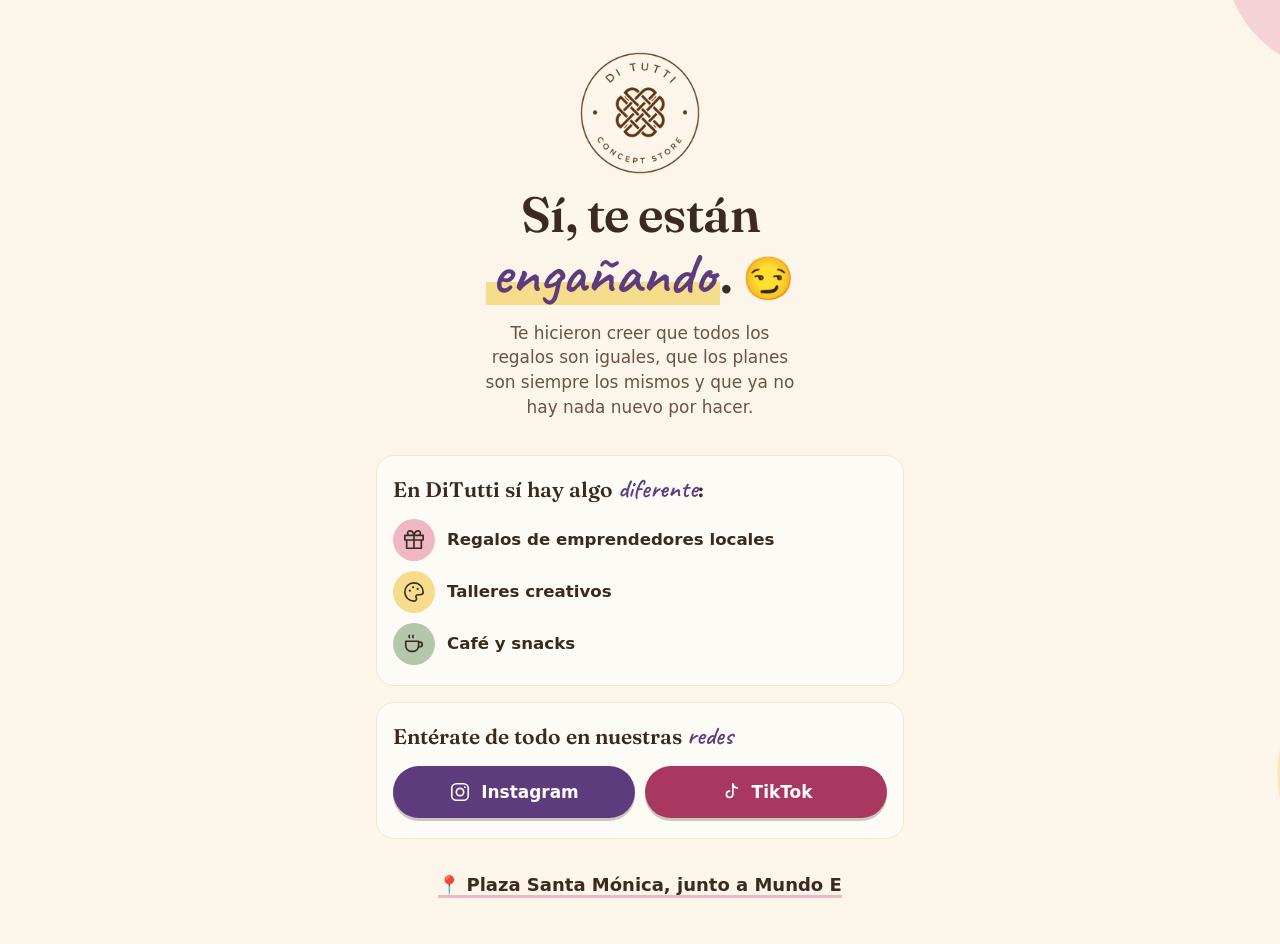
==== ditutti-qr/index.html @ 2259f1c3 "Página del QR de los carteles (ditutti-qr): una pantalla con qué hay en DiTutti, redes y ubicación B" ====
<!doctype html>
<html lang="es-MX">
<head>
  <meta charset="utf-8">
  <meta name="viewport" content="width=device-width, initial-scale=1, viewport-fit=cover">
  <title>DiTutti Concept Store | ¿Te están engañando?</title>
  <meta name="description" content="DiTutti Concept Store en Plaza Santa Mónica, junto a Mundo E: regalos de emprendedores locales, talleres creativos y café y snacks. Entérate de todo en nuestras redes.">
  <meta name="theme-color" content="#FBF5EA">

  <!-- Vista previa al compartir (Open Graph) -->
  <!-- PENDIENTE: si la URL final no es https://jluisrojo.github.io/ditutti-qr/, cámbiala en og:url y og:image -->
  <meta property="og:type" content="website">
  <meta property="og:locale" content="es_MX">
  <meta property="og:site_name" content="DiTutti Concept Store">
  <meta property="og:title" content="Sí, te están engañando. 😏">
  <meta property="og:description" content="Te hicieron creer que todos los regalos son iguales, que los planes son siempre los mismos y que ya no hay nada nuevo por hacer.">
  <meta property="og:url" content="https://jluisrojo.github.io/ditutti-qr/">
  <meta property="og:image" content="https://jluisrojo.github.io/ditutti-qr/imagenes/og-ditutti.jpg">
  <meta property="og:image:width" content="1200">
  <meta property="og:image:height" content="630">
  <meta property="og:image:alt" content="Logo de DiTutti Concept Store con el texto «Sí, te están engañando»">
  <meta name="twitter:card" content="summary_large_image">

  <link rel="icon" type="image/png" sizes="48x48" href="imagenes/favicon-48.png">
  <link rel="apple-touch-icon" href="imagenes/apple-touch-icon.png">

  <!-- Tipografías: se cargan sin bloquear la página -->
  <link rel="preconnect" href="https://fonts.googleapis.com">
  <link rel="preconnect" href="https://fonts.gstatic.com" crossorigin>
  <link rel="stylesheet" media="print" onload="this.media='all'"
        href="https://fonts.googleapis.com/css2?family=Caveat:wght@600&family=Fraunces:opsz,wght@9..144,600&display=swap">
  <noscript><link rel="stylesheet" href="https://fonts.googleapis.com/css2?family=Caveat:wght@600&family=Fraunces:opsz,wght@9..144,600&display=swap"></noscript>

  <link rel="stylesheet" href="estilos.css">

  <!-- ANALÍTICA -->
</head>
<body>
  <main class="pagina">

    <!-- ===== PANTALLA PRINCIPAL ===== -->
    <header class="portada">
      <img class="logo" src="imagenes/logo-ditutti.webp" width="160" height="163"
           alt="Logo de DiTutti Concept Store" fetchpriority="high">
      <h1 class="titular">Sí, te están <span class="junto"><span class="mano subrayado">engañando</span>.&nbsp;<span class="emoji" aria-hidden="true">😏</span></span></h1>
      <p class="subtitulo">Te hicieron creer que todos los regalos son iguales, que los planes son siempre los mismos y que ya no hay nada nuevo por hacer.</p>
    </header>

    <!-- ===== QUÉ HAY EN DITUTTI ===== -->
    <section class="bloque" aria-labelledby="t-hay">
      <h2 id="t-hay">En DiTutti sí hay algo <span class="mano">diferente</span>:</h2>
      <ul class="lista">
        <li>
          <span class="icono icono--rosa" aria-hidden="true">
            <svg viewBox="0 0 24 24"><path d="M20 12v9H4v-9M2 7h20v5H2zM12 21V7M12 7H7.5a2.5 2.5 0 1 1 0-5C11 2 12 7 12 7zM12 7h4.5a2.5 2.5 0 1 0 0-5C13 2 12 7 12 7z"/></svg>
          </span>
          Regalos de emprendedores locales
        </li>
        <li>
          <span class="icono icono--amarillo" aria-hidden="true">
            <svg viewBox="0 0 24 24"><path d="M12 22a10 10 0 1 1 10-10c0 2.2-1.8 3-3.5 3H16a2 2 0 0 0-1.5 3.3c.6.8.2 3.7-2.5 3.7z"/><circle cx="7.5" cy="10.5" r="1.2"/><circle cx="11" cy="6.8" r="1.2"/><circle cx="16" cy="8.5" r="1.2"/></svg>
          </span>
          Talleres creativos
        </li>
        <li>
          <span class="icono icono--salvia" aria-hidden="true">
            <svg viewBox="0 0 24 24"><path d="M3 9h14v5a6 6 0 0 1-6 6H9a6 6 0 0 1-6-6zM17 10h1.5a2.5 2.5 0 0 1 0 5H17M7 2.5c-.6.8-.6 1.7 0 2.5M11 2.5c-.6.8-.6 1.7 0 2.5"/></svg>
          </span>
          Café y snacks
        </li>
      </ul>
    </section>

    <!--
      IMÁGENES: aquí va la tira de fotos (entre la lista y las redes).
      Cuando subas fotos a imagenes/, conviértelas a WebP (ver README) y descomenta este bloque:

    <section class="fotos" aria-label="Fotos de DiTutti">
      <img src="imagenes/foto-1.webp" width="600" height="600" loading="lazy" decoding="async" alt="DESCRIBE AQUÍ LA FOTO 1">
      <img src="imagenes/foto-2.webp" width="600" height="600" loading="lazy" decoding="async" alt="DESCRIBE AQUÍ LA FOTO 2">
      <img src="imagenes/foto-3.webp" width="600" height="600" loading="lazy" decoding="async" alt="DESCRIBE AQUÍ LA FOTO 3">
    </section>
    -->

    <!-- ===== REDES Y CONTACTO ===== -->
    <section class="bloque" aria-labelledby="t-redes">
      <h2 id="t-redes">Entérate de todo en nuestras <span class="mano">redes</span></h2>
      <div class="botones">
        <a class="boton boton--instagram" href="https://www.instagram.com/ditutticonceptstore/" target="_blank" rel="noopener">
          <svg aria-hidden="true" viewBox="0 0 24 24"><rect x="3" y="3" width="18" height="18" rx="5"/><circle cx="12" cy="12" r="4"/><circle cx="17.3" cy="6.7" r="1" class="relleno"/></svg>
          Instagram
        </a>
        <a class="boton boton--tiktok" href="https://www.tiktok.com/@ditutticonceptstore" target="_blank" rel="noopener">
          <svg aria-hidden="true" viewBox="0 0 24 24"><path d="M14 3v11.5a3.5 3.5 0 1 1-3.5-3.5M14 3c.4 2.6 2.3 4.4 5 4.6"/></svg>
          TikTok
        </a>
        <!-- PENDIENTE: enlace de Facebook de DiTutti. Pégalo en CONFIG.facebook (abajo, en el script). Mientras esté vacío, este botón no se muestra. -->
        <a class="boton boton--facebook" data-enlace="facebook" href="#" target="_blank" rel="noopener" hidden>
          <svg aria-hidden="true" viewBox="0 0 24 24"><path d="M15 3h-2.5A3.5 3.5 0 0 0 9 6.5V10H6.5v3.5H9V21h3.5v-7.5H15l.5-3.5h-3V7a1 1 0 0 1 1-1H15z"/></svg>
          Facebook
        </a>
        <!-- PENDIENTE: número de WhatsApp (52 + 10 dígitos, sin espacios ni signos). Pégalo en CONFIG.whatsapp (abajo, en el script). Mientras esté vacío, este botón no se muestra. -->
        <a class="boton boton--whatsapp" data-enlace="whatsapp" href="#" target="_blank" rel="noopener" hidden>
          <svg aria-hidden="true" viewBox="0 0 24 24"><path d="M4 20l1.2-4A8 8 0 1 1 8 18.8z"/><path d="M9 8.5c0 3 2.5 6.5 6.5 6.5l1-1.5-2-1-1 .8c-1-.4-2-1.4-2.4-2.4l.8-1-1-2z" class="relleno"/></svg>
          WhatsApp
        </a>
      </div>
    </section>

    <!-- ===== UBICACIÓN ===== -->
    <footer class="ubicacion">
      <!-- PENDIENTE: enlace exacto de Google Maps. Por ahora es una búsqueda de "Plaza Santa Mónica Mundo E". -->
      <a href="https://www.google.com/maps/search/?api=1&amp;query=Plaza%20Santa%20M%C3%B3nica%20Mundo%20E" target="_blank" rel="noopener">
        <span aria-hidden="true">📍</span>&nbsp;Plaza Santa Mónica, junto&nbsp;a&nbsp;Mundo&nbsp;E
      </a>
    </footer>

  </main>

  <script>
    /* ============================================================
       CONFIG: aquí se pegan los datos que faltan.
       Si un campo está vacío, su botón queda oculto (no hay botones rotos).
       ============================================================ */
    var CONFIG = {
      // PENDIENTE: enlace completo de Facebook, ej. "https://www.facebook.com/..."
      facebook: "",
      // PENDIENTE: 52 + 10 dígitos, sin espacios ni signos (12 dígitos en total)
      whatsapp: "",
      mensajeWhatsapp: "Hola, vi su cartel y quiero más información"
    };

    (function () {
      var enlaces = {};
      if (/^https:\/\/(www\.|m\.)?facebook\.com\/\S+/.test(CONFIG.facebook)) {
        enlaces.facebook = CONFIG.facebook;
      }
      var numero = String(CONFIG.whatsapp).replace(/\D/g, "");
      if (/^52\d{10}$/.test(numero)) {
        enlaces.whatsapp = "https://wa.me/" + numero + "?text=" + encodeURIComponent(CONFIG.mensajeWhatsapp);
      }
      document.querySelectorAll("[data-enlace]").forEach(function (a) {
        var url = enlaces[a.getAttribute("data-enlace")];
        if (url) { a.href = url; a.hidden = false; }
      });
    })();
  </script>
</body>
</html>
---- ditutti-qr/estilos.css ----
/* ==========================================================
   COLORES DE DITUTTI
   Cambia aquí los colores de toda la página.
   (Son propuestas: reemplázalos por los códigos de tu marca.)
   ========================================================== */
:root {
  --crema:          #FBF5EA;  /* fondo */
  --crema-oscura:   #F3E8D6;  /* tarjetas y detalles */
  --cafe:           #3B2A20;  /* texto principal (tono del logo) */
  --cafe-suave:     #6A5444;  /* texto secundario */
  --morado:         #5E3B7D;  /* Instagram, acentos */
  --rosa:           #EFB7C6;  /* decoración */
  --rosa-fuerte:    #A8385F;  /* TikTok */
  --amarillo:       #F5DD8C;  /* subrayado, decoración */
  --salvia:         #B5C7AA;  /* decoración */
  --salvia-oscuro:  #3E6644;  /* WhatsApp */
  --azul-facebook:  #3B5A9A;  /* Facebook */
  --texto-boton:    #FFFFFF;

  --fuente-titulos: "Fraunces", Georgia, "Times New Roman", serif;
  --fuente-mano:    "Caveat", "Segoe Print", "Bradley Hand", cursive;
  --fuente-texto:   system-ui, -apple-system, "Segoe UI", Roboto, Arial, sans-serif;

  --radio: 18px;
  color-scheme: light;
}

/* ---------- base ---------- */
*, *::before, *::after { box-sizing: border-box; }
html { -webkit-text-size-adjust: 100%; }
body {
  margin: 0;
  min-height: 100vh;
  background-color: var(--crema);
  /* manchas suaves de color, como acuarela */
  background-image:
    radial-gradient(circle at 105% -5%, color-mix(in srgb, var(--rosa) 55%, transparent) 0 120px, transparent 121px),
    radial-gradient(circle at -12% 38%, color-mix(in srgb, var(--salvia) 45%, transparent) 0 110px, transparent 111px),
    radial-gradient(circle at 110% 82%, color-mix(in srgb, var(--amarillo) 55%, transparent) 0 130px, transparent 131px);
  background-repeat: no-repeat;
  color: var(--cafe);
  font-family: var(--fuente-texto);
  font-size: 17px;
  line-height: 1.45;
  overflow-x: hidden;
}

.pagina {
  max-width: 480px;
  margin: 0 auto;
  padding: 16px 16px 32px;
}

/* ---------- pantalla principal ---------- */
.portada {
  text-align: center;
  padding: 4px 0 20px;
}
.logo {
  display: block;
  width: 96px;
  height: auto;
  margin: 0 auto 14px;
}
.titular {
  font-family: var(--fuente-titulos);
  font-weight: 600;
  font-size: clamp(2.1rem, 10vw, 3.1rem);
  line-height: 1.08;
  letter-spacing: -0.01em;
  margin: 0 0 14px;
}
.titular .emoji { font-size: 0.85em; }
.junto { white-space: nowrap; }
.subtitulo {
  font-size: 1.06rem;
  color: var(--cafe-suave);
  margin: 0 auto;
  max-width: 30ch;
}

/* palabras clave escritas "a mano" */
.mano {
  font-family: var(--fuente-mano);
  font-weight: 600;
  font-size: 1.22em;
  color: var(--morado);
  letter-spacing: 0;
}
.subrayado {
  background: linear-gradient(transparent 62%, var(--amarillo) 62% 92%, transparent 92%);
  padding: 0 0.08em;
}

/* ---------- bloques ---------- */
.bloque {
  background: color-mix(in srgb, #fff 55%, var(--crema));
  border: 1.5px solid var(--crema-oscura);
  border-radius: var(--radio);
  padding: 18px 16px 20px;
  margin-top: 16px;
}
.bloque h2 {
  font-family: var(--fuente-titulos);
  font-weight: 600;
  font-size: 1.32rem;
  line-height: 1.2;
  margin: 0 0 14px;
}

/* lista con íconos */
.lista {
  list-style: none;
  margin: 0;
  padding: 0;
  display: grid;
  gap: 10px;
}
.lista li {
  display: flex;
  align-items: center;
  gap: 12px;
  font-weight: 600;
  font-size: 1.04rem;
}
.icono {
  flex: none;
  width: 42px;
  height: 42px;
  border-radius: 50%;
  display: grid;
  place-items: center;
  color: var(--cafe);
}
.icono--rosa     { background: var(--rosa); }
.icono--amarillo { background: var(--amarillo); }
.icono--salvia   { background: var(--salvia); }
.icono svg, .boton svg {
  width: 22px;
  height: 22px;
  fill: none;
  stroke: currentColor;
  stroke-width: 1.8;
  stroke-linecap: round;
  stroke-linejoin: round;
}
.icono .relleno, .icono circle, .boton .relleno { fill: currentColor; stroke: none; }
.boton circle:not(.relleno) { fill: none; stroke: currentColor; }

/* ---------- fotos (cuando se agreguen) ---------- */
.fotos {
  display: grid;
  grid-template-columns: repeat(3, 1fr);
  gap: 8px;
  margin-top: 16px;
}
.fotos img {
  width: 100%;
  height: auto;
  aspect-ratio: 1;
  object-fit: cover;
  border-radius: 14px;
  background: var(--crema-oscura);
}

/* ---------- botones de redes ---------- */
.botones {
  display: grid;
  gap: 10px;
}
.boton {
  display: flex;
  align-items: center;
  justify-content: center;
  gap: 10px;
  min-height: 52px;
  padding: 12px 18px;
  border-radius: 999px;
  color: var(--texto-boton);
  text-decoration: none;
  font-weight: 700;
  font-size: 1.06rem;
  box-shadow: 0 3px 0 color-mix(in srgb, var(--cafe) 25%, transparent);
  transition: transform .12s ease, box-shadow .12s ease;
  -webkit-tap-highlight-color: transparent;
}
.boton[hidden] { display: none; }
.boton:active { transform: translateY(2px); box-shadow: 0 1px 0 color-mix(in srgb, var(--cafe) 25%, transparent); }
.boton:focus-visible, .ubicacion a:focus-visible {
  outline: 3px solid var(--cafe);
  outline-offset: 3px;
}
.boton--instagram { background: var(--morado); }
.boton--tiktok    { background: var(--rosa-fuerte); }
.boton--facebook  { background: var(--azul-facebook); }
.boton--whatsapp  { background: var(--salvia-oscuro); order: -1; } /* cuando aparezca, va primero */

/* ---------- ubicación ---------- */
.ubicacion {
  text-align: center;
  margin-top: 20px;
}
.ubicacion a {
  display: inline-block;
  text-wrap: balance;
  min-height: 48px;
  padding: 12px 8px;
  line-height: 1.6;
  color: var(--cafe);
  font-weight: 600;
  text-decoration: underline;
  text-decoration-color: var(--rosa);
  text-decoration-thickness: 3px;
  text-underline-offset: 4px;
  border-radius: 12px;
}

/* ---------- computadora ---------- */
@media (min-width: 720px) {
  body { font-size: 18px; }
  .pagina { max-width: 560px; padding-top: 48px; }
  .logo { width: 120px; }
  .botones { grid-template-columns: 1fr 1fr; }
  .boton:hover { transform: translateY(-1px); }
}

@media (prefers-reduced-motion: reduce) {
  .boton { transition: none; }
}
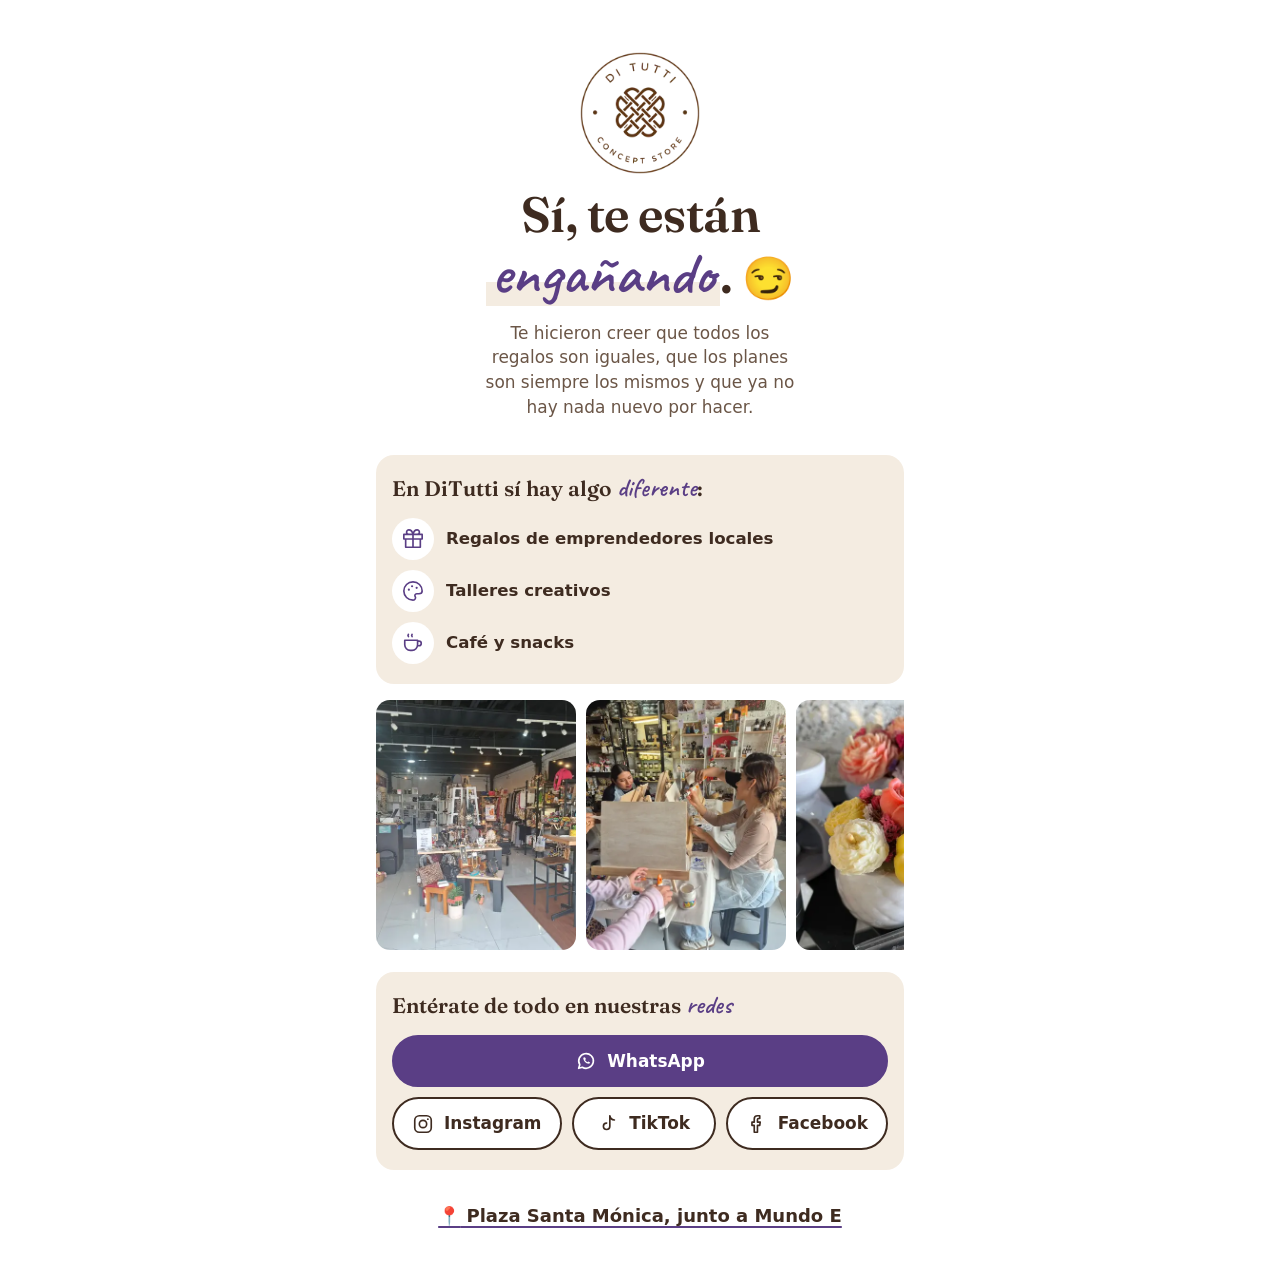
==== commit 5443bf45: "Página del QR: WhatsApp y Facebook, 7 fotos en carrusel y paleta blanco, beige, café y morado Co-Aut" ====
--- a/ditutti-qr/index.html
+++ b/ditutti-qr/index.html
@@ -5,10 +5,10 @@
   <meta name="viewport" content="width=device-width, initial-scale=1, viewport-fit=cover">
   <title>DiTutti Concept Store | ¿Te están engañando?</title>
   <meta name="description" content="DiTutti Concept Store en Plaza Santa Mónica, junto a Mundo E: regalos de emprendedores locales, talleres creativos y café y snacks. Entérate de todo en nuestras redes.">
-  <meta name="theme-color" content="#FBF5EA">
+  <meta name="theme-color" content="#FFFFFF">
 
   <!-- Vista previa al compartir (Open Graph) -->
-  <!-- PENDIENTE: si la URL final no es https://jluisrojo.github.io/ditutti-qr/, cámbiala en og:url y og:image -->
+  <!-- Si la dirección de la página cambia, actualízala en og:url y og:image -->
   <meta property="og:type" content="website">
   <meta property="og:locale" content="es_MX">
   <meta property="og:site_name" content="DiTutti Concept Store">
@@ -51,19 +51,19 @@
       <h2 id="t-hay">En DiTutti sí hay algo <span class="mano">diferente</span>:</h2>
       <ul class="lista">
         <li>
-          <span class="icono icono--rosa" aria-hidden="true">
+          <span class="icono" aria-hidden="true">
             <svg viewBox="0 0 24 24"><path d="M20 12v9H4v-9M2 7h20v5H2zM12 21V7M12 7H7.5a2.5 2.5 0 1 1 0-5C11 2 12 7 12 7zM12 7h4.5a2.5 2.5 0 1 0 0-5C13 2 12 7 12 7z"/></svg>
           </span>
           Regalos de emprendedores locales
         </li>
         <li>
-          <span class="icono icono--amarillo" aria-hidden="true">
+          <span class="icono" aria-hidden="true">
             <svg viewBox="0 0 24 24"><path d="M12 22a10 10 0 1 1 10-10c0 2.2-1.8 3-3.5 3H16a2 2 0 0 0-1.5 3.3c.6.8.2 3.7-2.5 3.7z"/><circle cx="7.5" cy="10.5" r="1.2"/><circle cx="11" cy="6.8" r="1.2"/><circle cx="16" cy="8.5" r="1.2"/></svg>
           </span>
           Talleres creativos
         </li>
         <li>
-          <span class="icono icono--salvia" aria-hidden="true">
+          <span class="icono" aria-hidden="true">
             <svg viewBox="0 0 24 24"><path d="M3 9h14v5a6 6 0 0 1-6 6H9a6 6 0 0 1-6-6zM17 10h1.5a2.5 2.5 0 0 1 0 5H17M7 2.5c-.6.8-.6 1.7 0 2.5M11 2.5c-.6.8-.6 1.7 0 2.5"/></svg>
           </span>
           Café y snacks
@@ -71,16 +71,16 @@
       </ul>
     </section>
 
-    <!--
-      IMÁGENES: aquí va la tira de fotos (entre la lista y las redes).
-      Cuando subas fotos a imagenes/, conviértelas a WebP (ver README) y descomenta este bloque:
-
-    <section class="fotos" aria-label="Fotos de DiTutti">
-      <img src="imagenes/foto-1.webp" width="600" height="600" loading="lazy" decoding="async" alt="DESCRIBE AQUÍ LA FOTO 1">
-      <img src="imagenes/foto-2.webp" width="600" height="600" loading="lazy" decoding="async" alt="DESCRIBE AQUÍ LA FOTO 2">
-      <img src="imagenes/foto-3.webp" width="600" height="600" loading="lazy" decoding="async" alt="DESCRIBE AQUÍ LA FOTO 3">
+    <!-- IMÁGENES: desliza con el dedo. Para cambiar una foto, reemplaza el archivo en imagenes/ (mismo nombre) y actualiza su alt. -->
+    <section class="fotos" aria-label="Fotos de DiTutti" tabindex="0">
+      <img src="imagenes/tienda-interior.webp" width="420" height="525" loading="lazy" decoding="async" alt="Interior de DiTutti: estantes con productos de emprendedores y mesas altas para tomar café">
+      <img src="imagenes/taller-pintura.webp" width="420" height="525" loading="lazy" decoding="async" alt="Personas pintando en un taller creativo dentro de DiTutti">
+      <img src="imagenes/velas-flores.webp" width="420" height="525" loading="lazy" decoding="async" alt="Velas artesanales en forma de flores de colores">
+      <img src="imagenes/crochet-principito.webp" width="420" height="525" loading="lazy" decoding="async" alt="Muñeco tejido a crochet del Principito con una rosa">
+      <img src="imagenes/productos-apapacho.webp" width="420" height="525" loading="lazy" decoding="async" alt="Productos naturales Apapacho: mantequilla corporal, aceite esencial y bálsamo para labios">
+      <img src="imagenes/shampoo-romero.webp" width="420" height="525" loading="lazy" decoding="async" alt="Shampoos sólidos de romero de la marca Algo Simple">
+      <img src="imagenes/joyeria.webp" width="420" height="525" loading="lazy" decoding="async" alt="Estante con collares y pulseras dorados">
     </section>
-    -->
 
     <!-- ===== REDES Y CONTACTO ===== -->
     <section class="bloque" aria-labelledby="t-redes">
@@ -94,12 +94,10 @@
           <svg aria-hidden="true" viewBox="0 0 24 24"><path d="M14 3v11.5a3.5 3.5 0 1 1-3.5-3.5M14 3c.4 2.6 2.3 4.4 5 4.6"/></svg>
           TikTok
         </a>
-        <!-- PENDIENTE: enlace de Facebook de DiTutti. Pégalo en CONFIG.facebook (abajo, en el script). Mientras esté vacío, este botón no se muestra. -->
         <a class="boton boton--facebook" data-enlace="facebook" href="#" target="_blank" rel="noopener" hidden>
           <svg aria-hidden="true" viewBox="0 0 24 24"><path d="M15 3h-2.5A3.5 3.5 0 0 0 9 6.5V10H6.5v3.5H9V21h3.5v-7.5H15l.5-3.5h-3V7a1 1 0 0 1 1-1H15z"/></svg>
           Facebook
         </a>
-        <!-- PENDIENTE: número de WhatsApp (52 + 10 dígitos, sin espacios ni signos). Pégalo en CONFIG.whatsapp (abajo, en el script). Mientras esté vacío, este botón no se muestra. -->
         <a class="boton boton--whatsapp" data-enlace="whatsapp" href="#" target="_blank" rel="noopener" hidden>
           <svg aria-hidden="true" viewBox="0 0 24 24"><path d="M4 20l1.2-4A8 8 0 1 1 8 18.8z"/><path d="M9 8.5c0 3 2.5 6.5 6.5 6.5l1-1.5-2-1-1 .8c-1-.4-2-1.4-2.4-2.4l.8-1-1-2z" class="relleno"/></svg>
           WhatsApp
@@ -109,9 +107,9 @@
 
     <!-- ===== UBICACIÓN ===== -->
     <footer class="ubicacion">
-      <!-- PENDIENTE: enlace exacto de Google Maps. Por ahora es una búsqueda de "Plaza Santa Mónica Mundo E". -->
-      <a href="https://www.google.com/maps/search/?api=1&amp;query=Plaza%20Santa%20M%C3%B3nica%20Mundo%20E" target="_blank" rel="noopener">
-        <span aria-hidden="true">📍</span>&nbsp;Plaza Santa Mónica, junto&nbsp;a&nbsp;Mundo&nbsp;E
+      <!-- Mapa: abre Google Maps buscando el negocio. Para usar el enlace exacto, en la app de Maps toca DiTutti → Compartir → Copiar enlace, y pégalo aquí. -->
+      <a href="https://www.google.com/maps/search/?api=1&amp;query=DiTutti%20Concept%20Store%2C%20Plaza%20Santa%20M%C3%B3nica" target="_blank" rel="noopener">
+        <span aria-hidden="true">📍</span>&nbsp;Plaza&nbsp;Santa&nbsp;Mónica, junto&nbsp;a&nbsp;Mundo&nbsp;E
       </a>
     </footer>
 
@@ -123,10 +121,10 @@
        Si un campo está vacío, su botón queda oculto (no hay botones rotos).
        ============================================================ */
     var CONFIG = {
-      // PENDIENTE: enlace completo de Facebook, ej. "https://www.facebook.com/..."
-      facebook: "",
-      // PENDIENTE: 52 + 10 dígitos, sin espacios ni signos (12 dígitos en total)
-      whatsapp: "",
+      // Enlace completo de Facebook. Si lo dejas vacío, el botón se oculta.
+      facebook: "https://www.facebook.com/share/19fk6n8yzA/",
+      // 52 + 10 dígitos, sin espacios ni signos. Si lo dejas vacío, el botón se oculta.
+      whatsapp: "525559416472",
       mensajeWhatsapp: "Hola, vi su cartel y quiero más información"
     };
 
--- a/ditutti-qr/estilos.css
+++ b/ditutti-qr/estilos.css
@@ -1,20 +1,16 @@
 /* ==========================================================
    COLORES DE DITUTTI
    Cambia aquí los colores de toda la página.
-   (Son propuestas: reemplázalos por los códigos de tu marca.)
+   Paleta: blanco, beige, café y morado (limpia).
    ========================================================== */
 :root {
-  --crema:          #FBF5EA;  /* fondo */
-  --crema-oscura:   #F3E8D6;  /* tarjetas y detalles */
-  --cafe:           #3B2A20;  /* texto principal (tono del logo) */
-  --cafe-suave:     #6A5444;  /* texto secundario */
-  --morado:         #5E3B7D;  /* Instagram, acentos */
-  --rosa:           #EFB7C6;  /* decoración */
-  --rosa-fuerte:    #A8385F;  /* TikTok */
-  --amarillo:       #F5DD8C;  /* subrayado, decoración */
-  --salvia:         #B5C7AA;  /* decoración */
-  --salvia-oscuro:  #3E6644;  /* WhatsApp */
-  --azul-facebook:  #3B5A9A;  /* Facebook */
+  --blanco:         #FFFFFF;  /* fondo */
+  --beige:          #F4ECE1;  /* tarjetas, círculos de íconos, subrayado */
+  --beige-borde:    #E6D9C7;  /* líneas finas */
+  --cafe:           #3E2B20;  /* texto principal (tono del logo) */
+  --cafe-suave:     #6B5647;  /* texto secundario */
+  --morado:         #5A3E85;  /* acentos y botón de WhatsApp */
+  --morado-oscuro:  #46306A;  /* botón al tocarlo */
   --texto-boton:    #FFFFFF;
 
   --fuente-titulos: "Fraunces", Georgia, "Times New Roman", serif;
@@ -31,13 +27,7 @@
 body {
   margin: 0;
   min-height: 100vh;
-  background-color: var(--crema);
-  /* manchas suaves de color, como acuarela */
-  background-image:
-    radial-gradient(circle at 105% -5%, color-mix(in srgb, var(--rosa) 55%, transparent) 0 120px, transparent 121px),
-    radial-gradient(circle at -12% 38%, color-mix(in srgb, var(--salvia) 45%, transparent) 0 110px, transparent 111px),
-    radial-gradient(circle at 110% 82%, color-mix(in srgb, var(--amarillo) 55%, transparent) 0 130px, transparent 131px);
-  background-repeat: no-repeat;
+  background: var(--blanco);
   color: var(--cafe);
   font-family: var(--fuente-texto);
   font-size: 17px;
@@ -88,14 +78,13 @@
   letter-spacing: 0;
 }
 .subrayado {
-  background: linear-gradient(transparent 62%, var(--amarillo) 62% 92%, transparent 92%);
+  background: linear-gradient(transparent 62%, var(--beige) 62% 94%, transparent 94%);
   padding: 0 0.08em;
 }
 
 /* ---------- bloques ---------- */
 .bloque {
-  background: color-mix(in srgb, #fff 55%, var(--crema));
-  border: 1.5px solid var(--crema-oscura);
+  background: var(--beige);
   border-radius: var(--radio);
   padding: 18px 16px 20px;
   margin-top: 16px;
@@ -130,11 +119,9 @@
   border-radius: 50%;
   display: grid;
   place-items: center;
-  color: var(--cafe);
-}
-.icono--rosa     { background: var(--rosa); }
-.icono--amarillo { background: var(--amarillo); }
-.icono--salvia   { background: var(--salvia); }
+  background: var(--blanco);
+  color: var(--morado);
+}
 .icono svg, .boton svg {
   width: 22px;
   height: 22px;
@@ -144,23 +131,31 @@
   stroke-linecap: round;
   stroke-linejoin: round;
 }
-.icono .relleno, .icono circle, .boton .relleno { fill: currentColor; stroke: none; }
+.icono circle, .boton .relleno { fill: currentColor; stroke: none; }
 .boton circle:not(.relleno) { fill: none; stroke: currentColor; }
 
-/* ---------- fotos (cuando se agreguen) ---------- */
+/* ---------- fotos: carrusel que se desliza con el dedo ---------- */
 .fotos {
-  display: grid;
-  grid-template-columns: repeat(3, 1fr);
-  gap: 8px;
-  margin-top: 16px;
-}
+  display: flex;
+  gap: 10px;
+  overflow-x: auto;
+  scroll-snap-type: x mandatory;
+  scroll-padding: 0 16px;
+  margin: 16px -16px 0;          /* de orilla a orilla en el celular */
+  padding: 0 16px 6px;
+  scrollbar-width: none;
+}
+.fotos::-webkit-scrollbar { display: none; }
 .fotos img {
-  width: 100%;
+  flex: none;
+  width: 62%;
+  max-width: 240px;
   height: auto;
-  aspect-ratio: 1;
+  aspect-ratio: 4 / 5;
   object-fit: cover;
   border-radius: 14px;
-  background: var(--crema-oscura);
+  background: var(--beige);
+  scroll-snap-align: start;
 }
 
 /* ---------- botones de redes ---------- */
@@ -176,24 +171,29 @@
   min-height: 52px;
   padding: 12px 18px;
   border-radius: 999px;
-  color: var(--texto-boton);
   text-decoration: none;
   font-weight: 700;
   font-size: 1.06rem;
-  box-shadow: 0 3px 0 color-mix(in srgb, var(--cafe) 25%, transparent);
-  transition: transform .12s ease, box-shadow .12s ease;
+  background: var(--blanco);
+  color: var(--cafe);
+  border: 2px solid var(--cafe);
+  transition: transform .12s ease, background-color .12s ease;
   -webkit-tap-highlight-color: transparent;
 }
 .boton[hidden] { display: none; }
-.boton:active { transform: translateY(2px); box-shadow: 0 1px 0 color-mix(in srgb, var(--cafe) 25%, transparent); }
+.boton:active { transform: scale(.98); background: var(--beige); }
 .boton:focus-visible, .ubicacion a:focus-visible {
-  outline: 3px solid var(--cafe);
+  outline: 3px solid var(--morado);
   outline-offset: 3px;
 }
-.boton--instagram { background: var(--morado); }
-.boton--tiktok    { background: var(--rosa-fuerte); }
-.boton--facebook  { background: var(--azul-facebook); }
-.boton--whatsapp  { background: var(--salvia-oscuro); order: -1; } /* cuando aparezca, va primero */
+/* WhatsApp: el botón principal, relleno y primero */
+.boton--whatsapp {
+  order: -1;
+  background: var(--morado);
+  border-color: var(--morado);
+  color: var(--texto-boton);
+}
+.boton--whatsapp:active { background: var(--morado-oscuro); }
 
 /* ---------- ubicación ---------- */
 .ubicacion {
@@ -209,8 +209,8 @@
   color: var(--cafe);
   font-weight: 600;
   text-decoration: underline;
-  text-decoration-color: var(--rosa);
-  text-decoration-thickness: 3px;
+  text-decoration-color: var(--morado);
+  text-decoration-thickness: 2px;
   text-underline-offset: 4px;
   border-radius: 12px;
 }
@@ -220,8 +220,12 @@
   body { font-size: 18px; }
   .pagina { max-width: 560px; padding-top: 48px; }
   .logo { width: 120px; }
-  .botones { grid-template-columns: 1fr 1fr; }
-  .boton:hover { transform: translateY(-1px); }
+  .botones { grid-template-columns: repeat(3, 1fr); }
+  .boton--whatsapp { grid-column: 1 / -1; }
+  .boton:hover { background: var(--beige); }
+  .boton--whatsapp:hover { background: var(--morado-oscuro); }
+  .fotos { margin: 16px 0 0; padding: 0 0 6px; scroll-padding: 0; }
+  .fotos img { width: 200px; }
 }
 
 @media (prefers-reduced-motion: reduce) {
